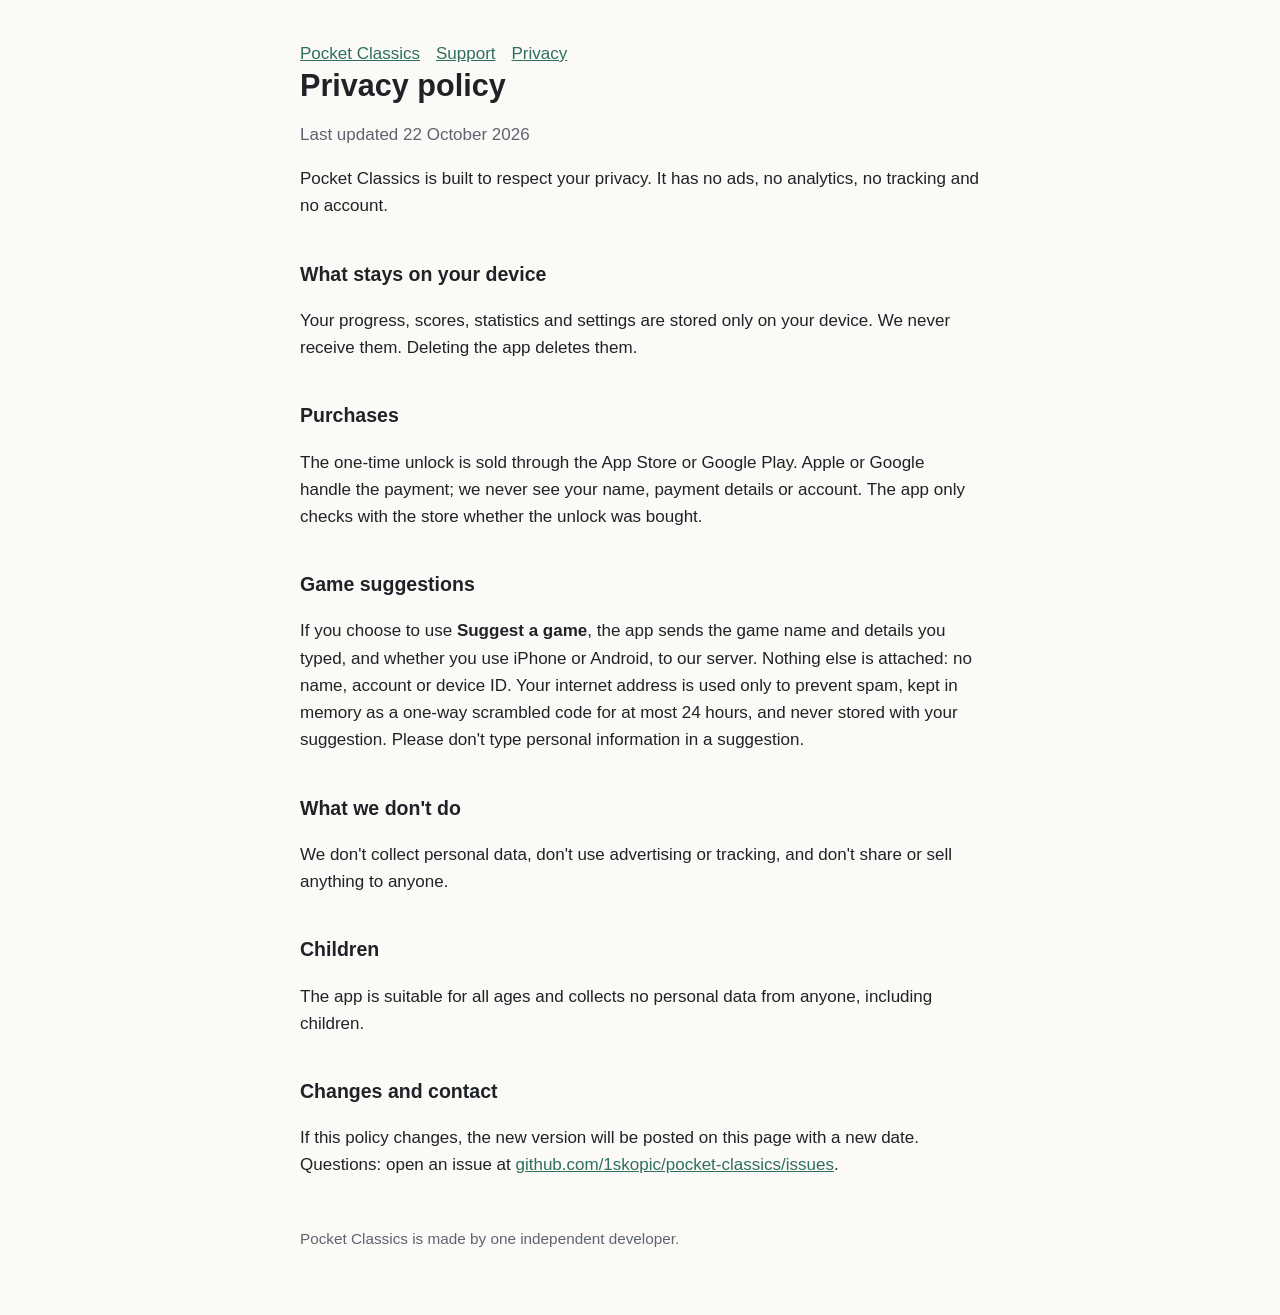
==== privacy.html @ d58ffb2b "Website, support and privacy policy" ====
<!doctype html>
<html lang="en">
<head>
<meta charset="utf-8">
<meta name="viewport" content="width=device-width, initial-scale=1">
<title>Pocket Classics Privacy</title>
<link rel="stylesheet" href="style.css">
</head>
<body>
<main>
<nav><a href="./">Pocket Classics</a><a href="support.html">Support</a><a href="privacy.html">Privacy</a></nav>
<h1>Privacy policy</h1>
<p class="sub">Last updated 22 October 2026</p>
<p>Pocket Classics is built to respect your privacy. It has no ads, no analytics, no tracking and no account.</p>
<h2>What stays on your device</h2>
<p>Your progress, scores, statistics and settings are stored only on your device. We never receive them. Deleting the app deletes them.</p>
<h2>Purchases</h2>
<p>The one-time unlock is sold through the App Store or Google Play. Apple or Google handle the payment; we never see your name, payment details or account. The app only checks with the store whether the unlock was bought.</p>
<h2>Game suggestions</h2>
<p>If you choose to use <strong>Suggest a game</strong>, the app sends the game name and details you typed, and whether you use iPhone or Android, to our server. Nothing else is attached: no name, account or device ID. Your internet address is used only to prevent spam, kept in memory as a one-way scrambled code for at most 24 hours, and never stored with your suggestion. Please don't type personal information in a suggestion.</p>
<h2>What we don't do</h2>
<p>We don't collect personal data, don't use advertising or tracking, and don't share or sell anything to anyone.</p>
<h2>Children</h2>
<p>The app is suitable for all ages and collects no personal data from anyone, including children.</p>
<h2>Changes and contact</h2>
<p>If this policy changes, the new version will be posted on this page with a new date. Questions: open an issue at <a href="https://github.com/1skopic/pocket-classics/issues">github.com/1skopic/pocket-classics/issues</a>.</p>
<footer>Pocket Classics is made by one independent developer.</footer>
</main>
</body>
</html>
---- style.css ----
:root { --bg: #fbfaf7; --fg: #1f2328; --muted: #5d6470; --accent: #2f6f5e; }
@media (prefers-color-scheme: dark) { :root { --bg: #16181c; --fg: #e8e6e1; --muted: #a2a8b3; --accent: #7cc4ad; } }
body { background: var(--bg); color: var(--fg); font: 17px/1.6 -apple-system, BlinkMacSystemFont, "Segoe UI", Roboto, sans-serif; margin: 0; }
main { max-width: 680px; margin: 0 auto; padding: 40px 16px 64px; }
h1 { font-size: 1.8em; line-height: 1.2; margin: 0 0 4px; }
h2 { font-size: 1.15em; margin-top: 2em; }
.sub, footer { color: var(--muted); }
a { color: var(--accent); }
nav a { margin-right: 16px; }
footer { margin-top: 48px; font-size: 0.9em; }
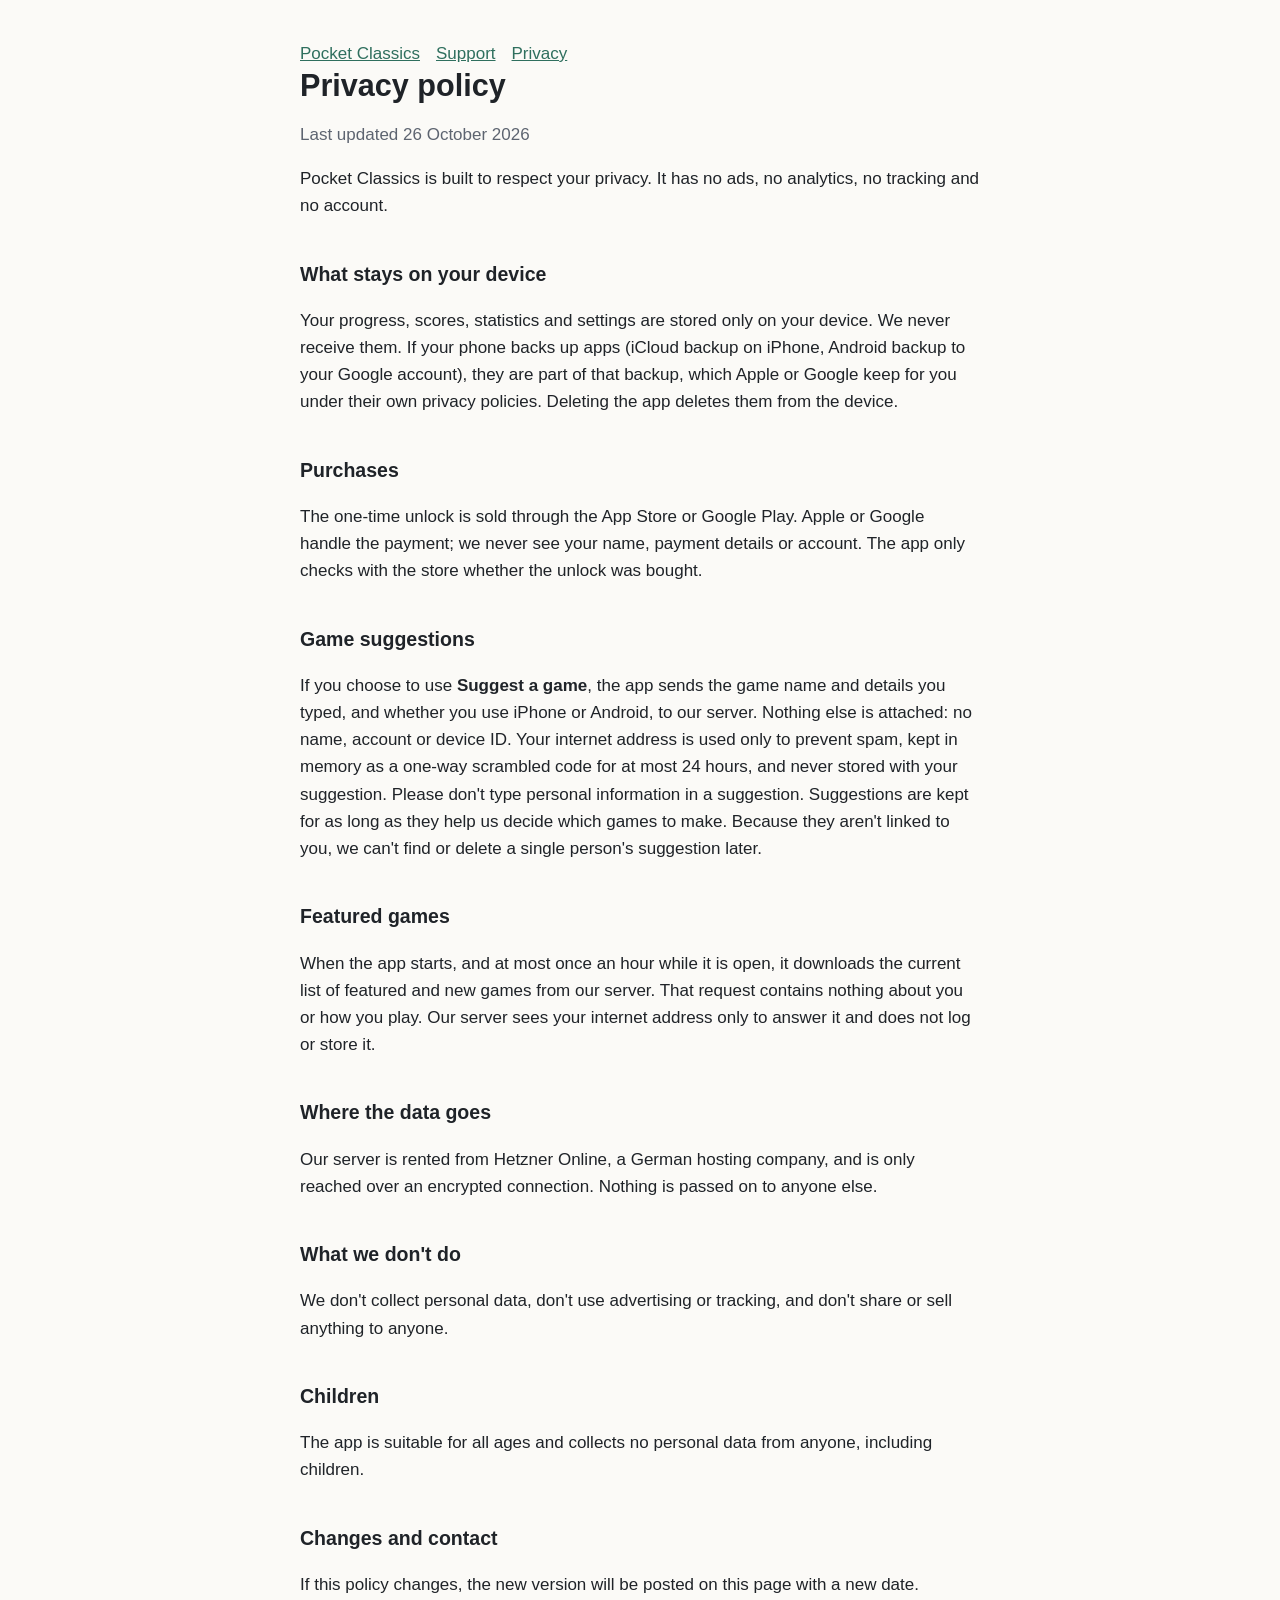
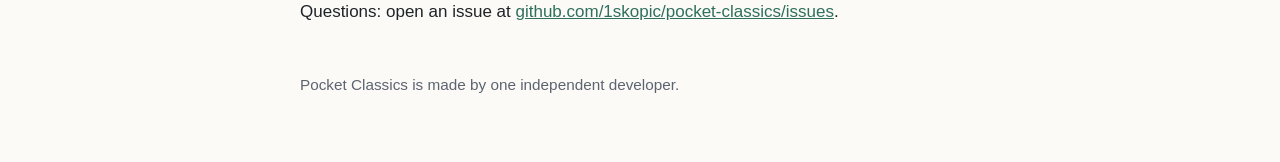
==== commit f83d5b4e: "Privacy policy: backups, featured-games download, retention, hosting; mention original games Co-Auth" ====
--- a/privacy.html
+++ b/privacy.html
@@ -10,14 +10,18 @@
 <main>
 <nav><a href="./">Pocket Classics</a><a href="support.html">Support</a><a href="privacy.html">Privacy</a></nav>
 <h1>Privacy policy</h1>
-<p class="sub">Last updated 22 October 2026</p>
+<p class="sub">Last updated 26 October 2026</p>
 <p>Pocket Classics is built to respect your privacy. It has no ads, no analytics, no tracking and no account.</p>
 <h2>What stays on your device</h2>
-<p>Your progress, scores, statistics and settings are stored only on your device. We never receive them. Deleting the app deletes them.</p>
+<p>Your progress, scores, statistics and settings are stored only on your device. We never receive them. If your phone backs up apps (iCloud backup on iPhone, Android backup to your Google account), they are part of that backup, which Apple or Google keep for you under their own privacy policies. Deleting the app deletes them from the device.</p>
 <h2>Purchases</h2>
 <p>The one-time unlock is sold through the App Store or Google Play. Apple or Google handle the payment; we never see your name, payment details or account. The app only checks with the store whether the unlock was bought.</p>
 <h2>Game suggestions</h2>
-<p>If you choose to use <strong>Suggest a game</strong>, the app sends the game name and details you typed, and whether you use iPhone or Android, to our server. Nothing else is attached: no name, account or device ID. Your internet address is used only to prevent spam, kept in memory as a one-way scrambled code for at most 24 hours, and never stored with your suggestion. Please don't type personal information in a suggestion.</p>
+<p>If you choose to use <strong>Suggest a game</strong>, the app sends the game name and details you typed, and whether you use iPhone or Android, to our server. Nothing else is attached: no name, account or device ID. Your internet address is used only to prevent spam, kept in memory as a one-way scrambled code for at most 24 hours, and never stored with your suggestion. Please don't type personal information in a suggestion. Suggestions are kept for as long as they help us decide which games to make. Because they aren't linked to you, we can't find or delete a single person's suggestion later.</p>
+<h2>Featured games</h2>
+<p>When the app starts, and at most once an hour while it is open, it downloads the current list of featured and new games from our server. That request contains nothing about you or how you play. Our server sees your internet address only to answer it and does not log or store it.</p>
+<h2>Where the data goes</h2>
+<p>Our server is rented from Hetzner Online, a German hosting company, and is only reached over an encrypted connection. Nothing is passed on to anyone else.</p>
 <h2>What we don't do</h2>
 <p>We don't collect personal data, don't use advertising or tracking, and don't share or sell anything to anyone.</p>
 <h2>Children</h2>
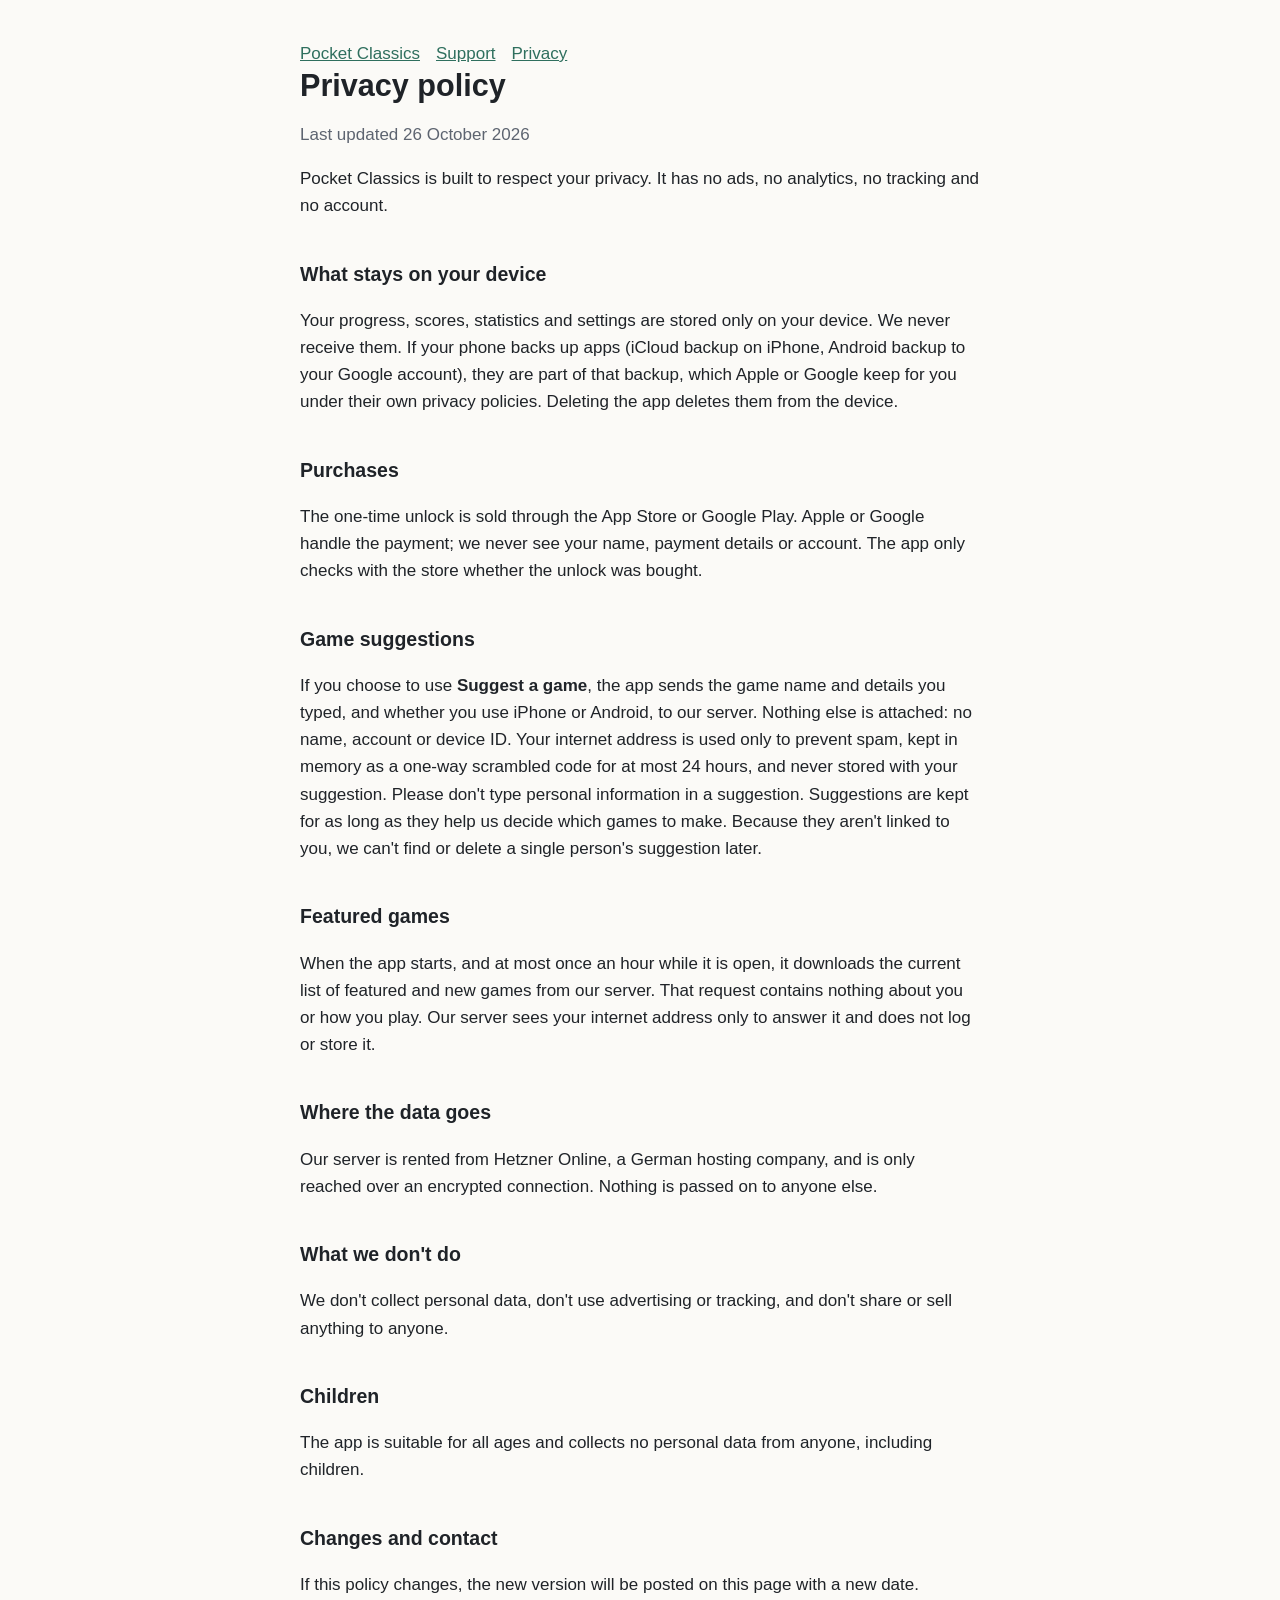
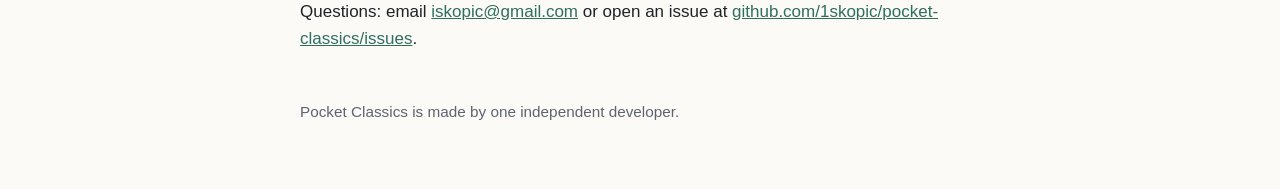
==== commit 9a6a9521: "Add contact email to privacy and support pages Co-Authored-By: Claude Opus 5.5 (1M context) <noreply" ====
--- a/privacy.html
+++ b/privacy.html
@@ -27,7 +27,7 @@
 <h2>Children</h2>
 <p>The app is suitable for all ages and collects no personal data from anyone, including children.</p>
 <h2>Changes and contact</h2>
-<p>If this policy changes, the new version will be posted on this page with a new date. Questions: open an issue at <a href="https://github.com/1skopic/pocket-classics/issues">github.com/1skopic/pocket-classics/issues</a>.</p>
+<p>If this policy changes, the new version will be posted on this page with a new date. Questions: email <a href="mailto:iskopic@gmail.com">iskopic@gmail.com</a> or open an issue at <a href="https://github.com/1skopic/pocket-classics/issues">github.com/1skopic/pocket-classics/issues</a>.</p>
 <footer>Pocket Classics is made by one independent developer.</footer>
 </main>
 </body>
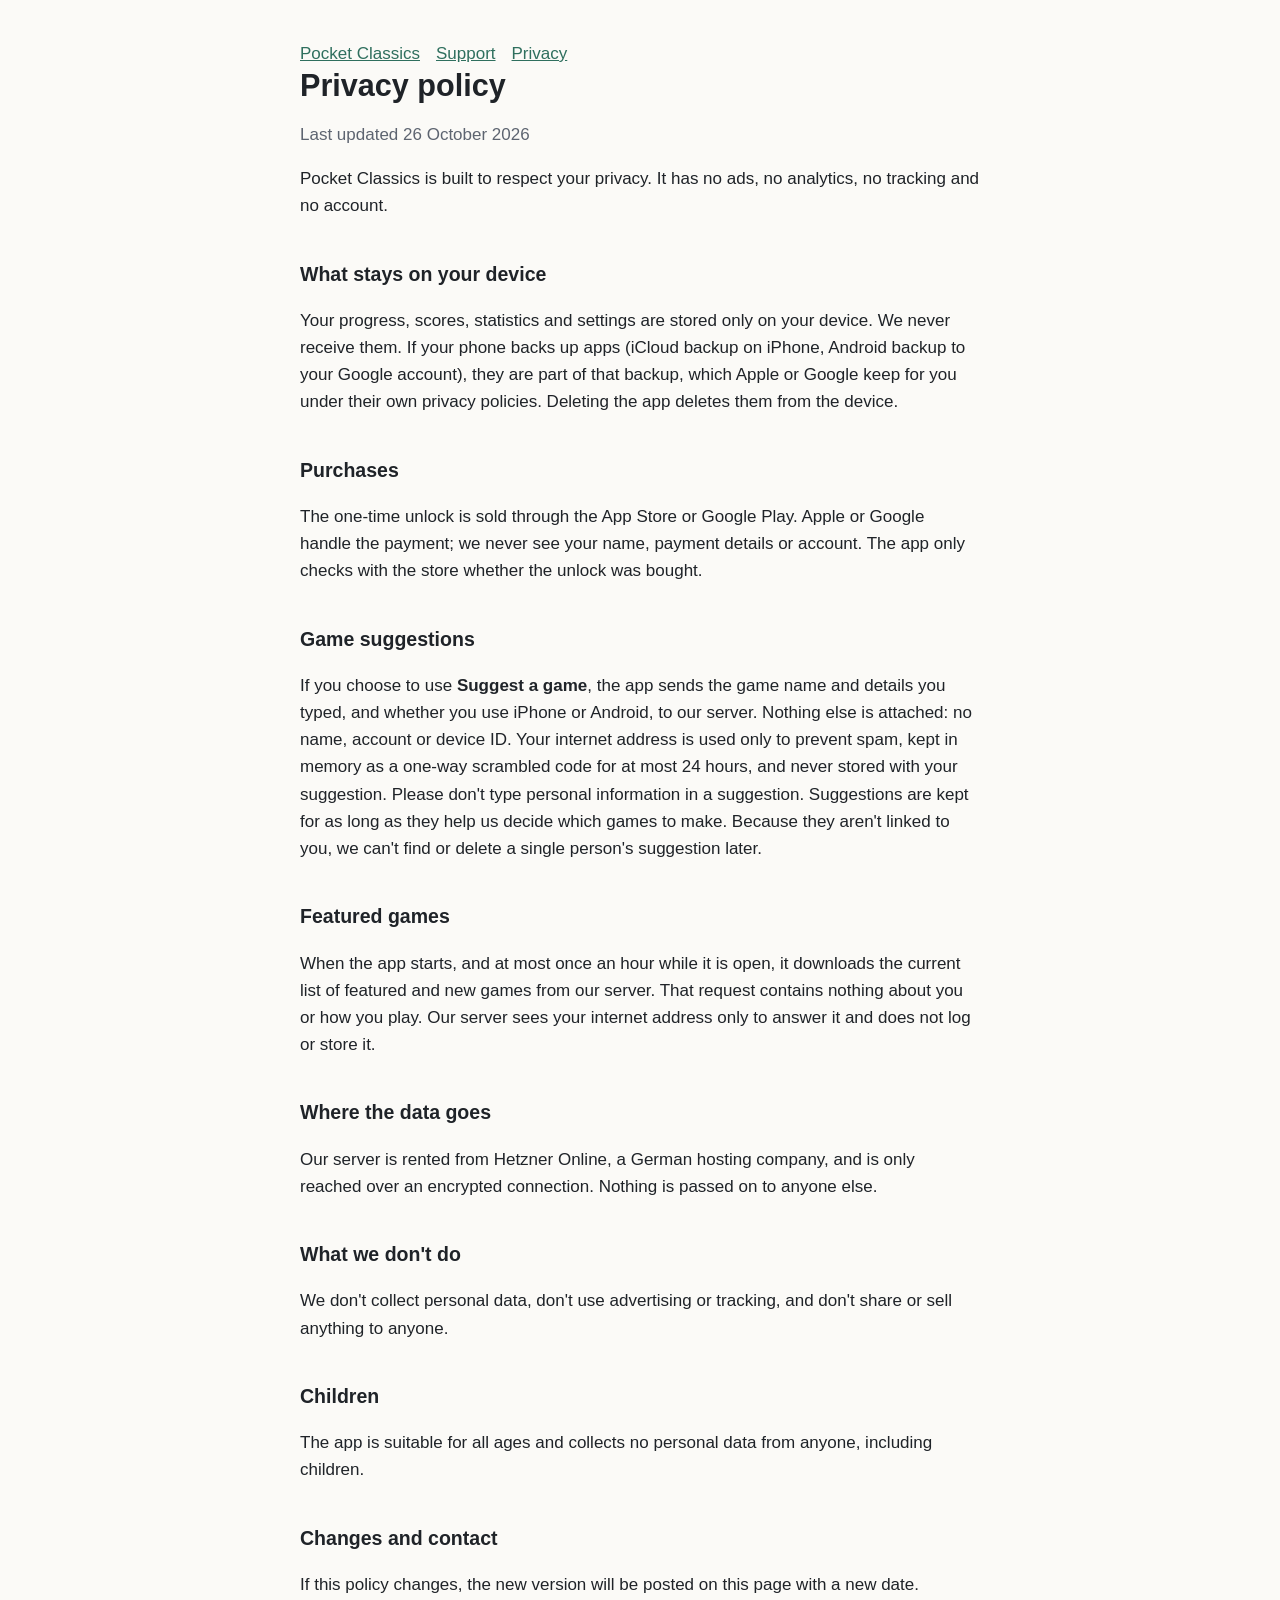
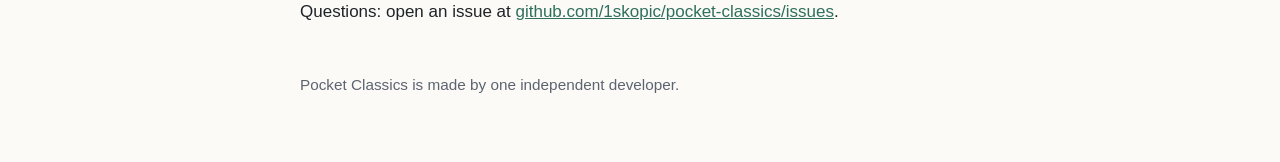
==== commit 3e4c05a2: "Remove personal email from privacy and support pages Co-Authored-By: Claude Opus 5.5 (1M context) <n" ====
--- a/privacy.html
+++ b/privacy.html
@@ -27,7 +27,7 @@
 <h2>Children</h2>
 <p>The app is suitable for all ages and collects no personal data from anyone, including children.</p>
 <h2>Changes and contact</h2>
-<p>If this policy changes, the new version will be posted on this page with a new date. Questions: email <a href="mailto:iskopic@gmail.com">iskopic@gmail.com</a> or open an issue at <a href="https://github.com/1skopic/pocket-classics/issues">github.com/1skopic/pocket-classics/issues</a>.</p>
+<p>If this policy changes, the new version will be posted on this page with a new date. Questions: open an issue at <a href="https://github.com/1skopic/pocket-classics/issues">github.com/1skopic/pocket-classics/issues</a>.</p>
 <footer>Pocket Classics is made by one independent developer.</footer>
 </main>
 </body>
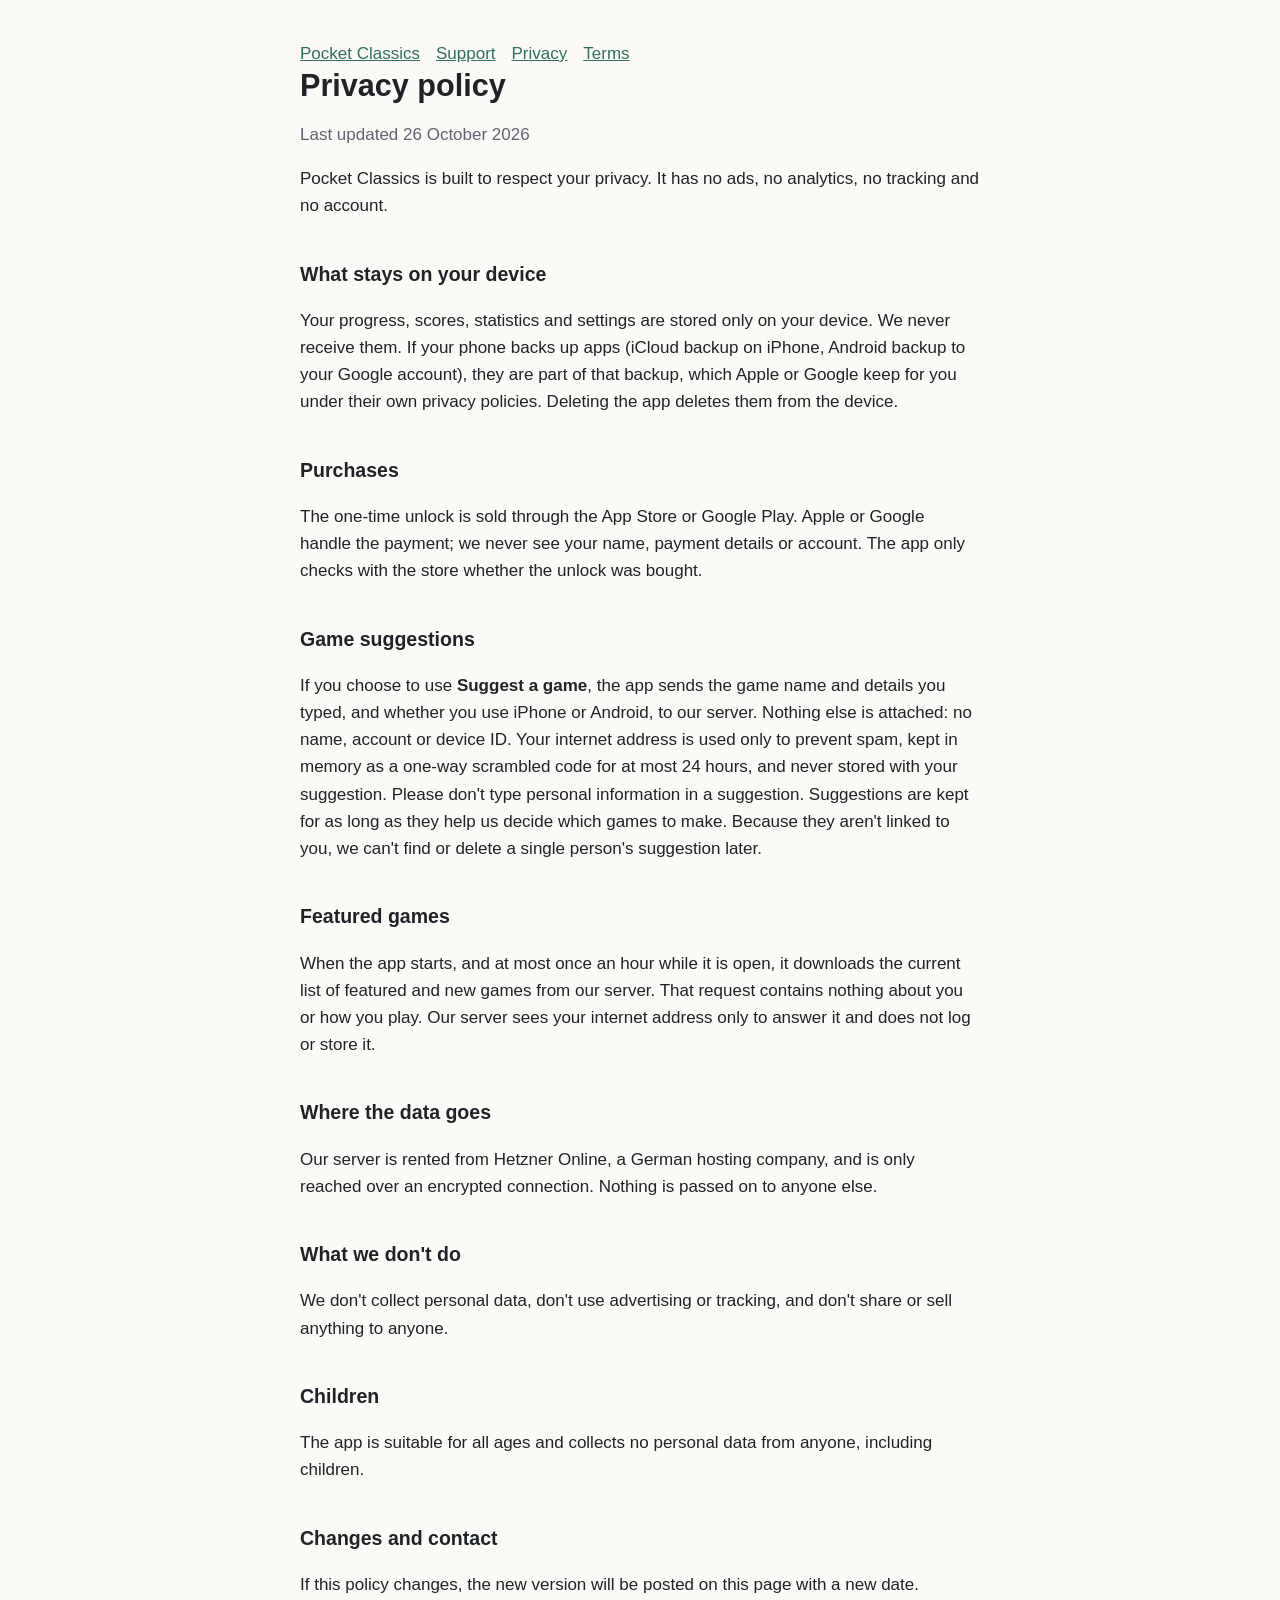
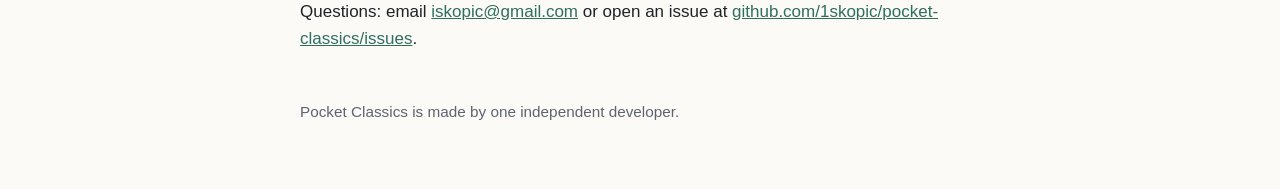
==== commit 27f15755: "Add terms of use page Co-Authored-By: Claude Opus 5.5 <noreply@anthropic.com> Claude-Session: https:" ====
--- a/privacy.html
+++ b/privacy.html
@@ -8,7 +8,7 @@
 </head>
 <body>
 <main>
-<nav><a href="./">Pocket Classics</a><a href="support.html">Support</a><a href="privacy.html">Privacy</a></nav>
+<nav><a href="./">Pocket Classics</a><a href="support.html">Support</a><a href="privacy.html">Privacy</a><a href="terms.html">Terms</a></nav>
 <h1>Privacy policy</h1>
 <p class="sub">Last updated 26 October 2026</p>
 <p>Pocket Classics is built to respect your privacy. It has no ads, no analytics, no tracking and no account.</p>
@@ -27,7 +27,7 @@
 <h2>Children</h2>
 <p>The app is suitable for all ages and collects no personal data from anyone, including children.</p>
 <h2>Changes and contact</h2>
-<p>If this policy changes, the new version will be posted on this page with a new date. Questions: open an issue at <a href="https://github.com/1skopic/pocket-classics/issues">github.com/1skopic/pocket-classics/issues</a>.</p>
+<p>If this policy changes, the new version will be posted on this page with a new date. Questions: email <a href="mailto:iskopic@gmail.com">iskopic@gmail.com</a> or open an issue at <a href="https://github.com/1skopic/pocket-classics/issues">github.com/1skopic/pocket-classics/issues</a>.</p>
 <footer>Pocket Classics is made by one independent developer.</footer>
 </main>
 </body>
